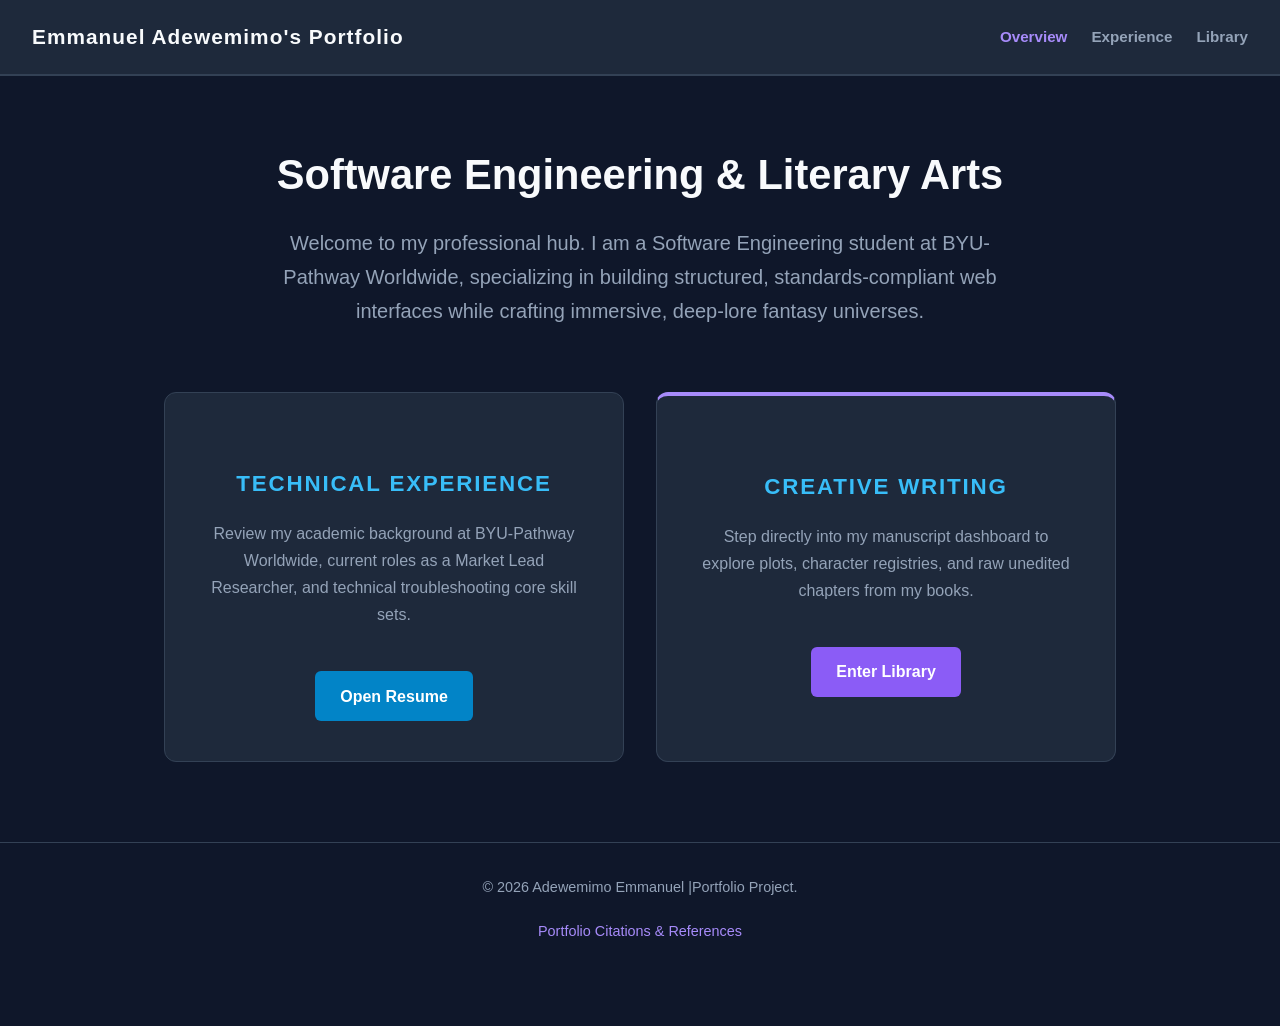
==== index.html @ 98b0b838 "new" ====
<!DOCTYPE html>
<html lang="en">
<head>
    <meta charset="UTF-8">
    <meta name="viewport" content="width=device-width, initial-scale=1.0">
    <title>Adewemimo Emmanuel | Portfolio Hub</title>
    <link rel="stylesheet" href="project.css">
    <script src="project.js" defer></script>
</head>
<body>

    <nav>
        <div class="logo">Emmanuel Adewemimo's Portfolio</div>
        <div class="nav-links">
            <a href="index.html" class="active">Overview</a>
            <a href="resume.html">Experience</a>
            <a href="library.html">Library</a>
        </div>
    </nav>

    <main class="container">
        <section class="hero">
            <h1>Software Engineering & Literary Arts</h1>
            <p>Welcome to my professional hub. I am a Software Engineering student at BYU-Pathway Worldwide, specializing in building structured, standards-compliant web interfaces while crafting immersive, deep-lore fantasy universes.</p>
        </section>

        <section class="split-gate">
            <div class="gate-card">
                <h2>Technical Experience</h2>
                <p>Review my academic background at BYU-Pathway Worldwide, current roles as a Market Lead Researcher, and technical troubleshooting core skill sets.</p>
                <a href="resume.html" class="btn-link">Open Resume</a>
            </div>
            <div class="gate-card" style="border-top: 4px solid #a78bfa;">
                <h2>Creative Writing</h2>
                <p>Step directly into my manuscript dashboard to explore plots, character registries, and raw unedited chapters from my books.</p>
                <a href="library.html" class="btn-link" style="background-color: #8b5cf6;">Enter Library</a>
            </div>
        </section>
    </main>

    <footer>
        <p>&copy; 2026 Adewemimo Emmanuel |Portfolio Project.</p>
        <p><a href="references.html">Portfolio Citations & References</a></p>
    </footer>

</body>
</html>
---- project.css ----
/* ==========================================================================
   WDD 131 Cohesive Responsive Global CSS Framework
   ========================================================================== */
* {
    box-sizing: border-box;
    margin: 0;
    padding: 0;
}

body {
    font-family: 'Segoe UI', Tahoma, Geneva, Verdana, sans-serif;
    background-color: #0f172a;
    color: #cbd5e1;
    line-height: 1.7;
    padding-bottom: 4rem;
}

/* Nav Shell Layout */
nav {
    background-color: #1e293b;
    padding: 1.2rem 2rem;
    display: flex;
    justify-content: space-between;
    align-items: center;
    border-bottom: 2px solid #334155;
    position: sticky;
    top: 0;
    z-index: 100;
}

nav .logo {
    font-weight: 700;
    color: #f8fafc;
    font-size: 1.3rem;
    letter-spacing: 0.05em;
}

nav .nav-links {
    display: flex;
    gap: 1.5rem;
}

nav a {
    color: #94a3b8;
    text-decoration: none;
    font-weight: 600;
    font-size: 0.95rem;
    transition: color 0.3s ease;
}

nav a:hover, nav a.active {
    color: #a78bfa;
}

/* Shared Core Components */
.container {
    max-width: 1000px;
    margin: 3rem auto;
    padding: 0 1.5rem;
}

h1 {
    font-size: 2.6rem;
    color: #f8fafc;
    margin-bottom: 1rem;
    font-weight: 800;
}

h2 {
    color: #38bdf8;
    font-size: 1.4rem;
    text-transform: uppercase;
    letter-spacing: 0.08em;
    margin-top: 2rem;
    margin-bottom: 1rem;
}

p {
    margin-bottom: 1.2rem;
    color: #94a3b8;
}

/* Home View Layout Mechanics */
.hero {
    text-align: center;
    margin: 4rem auto;
}

.hero p {
    font-size: 1.25rem;
    max-width: 750px;
    margin: 0 auto;
}

.split-gate {
    display: grid;
    grid-template-columns: repeat(auto-fit, minmax(300px, 1fr));
    gap: 2rem;
}

.gate-card {
    background: #1e293b;
    border: 1px solid #334155;
    border-radius: 12px;
    padding: 2.5rem;
    text-align: center;
    transition: transform 0.3s ease, border-color 0.3s ease;
}

.gate-card:hover {
    transform: translateY(-4px);
    border-color: #38bdf8;
}

.btn-link {
    display: inline-block;
    margin-top: 1.5rem;
    background-color: #0284c7;
    color: #fff;
    text-decoration: none;
    padding: 0.7rem 1.6rem;
    border-radius: 6px;
    font-weight: 600;
    transition: background-color 0.2s ease;
}

.btn-link:hover {
    background-color: #0369a1;
}

/* Resume Layout Fields */
.resume-section {
    background: #1e293b;
    padding: 2rem;
    border-radius: 12px;
    border: 1px solid #334155;
    margin-bottom: 1.5rem;
}

.job-title {
    font-size: 1.25rem;
    font-weight: 700;
    color: #f8fafc;
    display: flex;
    justify-content: space-between;
    flex-wrap: wrap;
    gap: 0.5rem;
}

.job-title span {
    font-size: 0.95rem;
    color: #64748b;
}

.company {
    color: #a78bfa;
    font-style: italic;
    margin-bottom: 1rem;
    font-weight: 500;
}

.resume-section ul {
    padding-left: 1.2rem;
}

.resume-section li {
    margin-bottom: 0.5rem;
    color: #cbd5e1;
}

.skills-grid {
    display: flex;
    flex-wrap: wrap;
    gap: 0.6rem;
    margin-top: 1rem;
}

.skill-tag {
    background: #334155;
    color: #f8fafc;
    padding: 0.35rem 0.85rem;
    border-radius: 6px;
    font-size: 0.85rem;
    font-weight: 600;
}

.responsive-img {
    max-width: 100%;
    height: auto;
    border-radius: 8px;
    border: 1px solid #334155;
    margin-top: 1rem;
}

/* Library Layout Panels */
.library-grid {
    display: grid;
    grid-template-columns: repeat(auto-fit, minmax(320px, 1fr));
    gap: 2rem;
    margin-bottom: 3rem;
}

.book-card {
    background: #1e293b;
    border: 1px solid #334155;
    border-radius: 12px;
    padding: 2rem;
    display: flex;
    flex-direction: column;
    justify-content: space-between;
}

.book-title {
    font-size: 1.6rem;
    font-weight: 700;
    color: #f8fafc;
    margin-bottom: 0.4rem;
}

.book-tagline {
    color: #a78bfa;
    font-size: 0.9rem;
    margin-bottom: 1.5rem;
    font-style: italic;
}

.button-group {
    display: flex;
    flex-wrap: wrap;
    gap: 0.5rem;
}

.btn-interactive {
    background-color: #334155;
    color: #f8fafc;
    border: none;
    padding: 0.55rem 1rem;
    border-radius: 6px;
    cursor: pointer;
    font-weight: 600;
    font-size: 0.85rem;
    transition: background-color 0.2s ease, color 0.2s ease;
}

.btn-interactive:hover {
    background-color: #38bdf8;
    color: #0f172a;
}

/* Output Workspace Frame */
.display-container {
    background-color: #0b0f19;
    border: 2px dashed #475569;
    border-radius: 12px;
    padding: 2.5rem;
    min-height: 250px;
}

.display-label {
    display: block;
    color: #38bdf8;
    font-weight: 700;
    font-size: 0.85rem;
    text-transform: uppercase;
    letter-spacing: 0.1em;
    margin-bottom: 1rem;
    border-bottom: 1px solid #1e293b;
    padding-bottom: 0.5rem;
}

.display-body-text {
    color: #e2e8f0;
    font-size: 1.1rem;
    line-height: 1.8;
}

.placeholder-text {
    color: #475569;
    font-style: italic;
    text-align: center;
    padding-top: 5rem;
}

/* WDD Form Layout Standards */
.form-container {
    background: #1e293b;
    border: 1px solid #334155;
    border-radius: 12px;
    padding: 2.5rem;
    margin-top: 3rem;
}

.form-group {
    margin-bottom: 1.5rem;
    display: flex;
    flex-direction: column;
    gap: 0.5rem;
}

label {
    font-weight: 600;
    color: #f8fafc;
    font-size: 0.95rem;
}

input[type="text"], select, textarea {
    width: 100%;
    padding: 0.75rem;
    background-color: #0f172a;
    border: 1px solid #475569;
    border-radius: 6px;
    color: #f8fafc;
    font-size: 1rem;
    transition: border-color 0.2s ease;
}

input[type="text"]:focus, select:focus, textarea:focus {
    outline: none;
    border-color: #38bdf8;
}

.btn-submit {
    background-color: #a78bfa;
    color: #0f172a;
    font-weight: 700;
    padding: 0.8rem 2rem;
    border: none;
    border-radius: 6px;
    cursor: pointer;
    font-size: 1rem;
    transition: background-color 0.2s ease;
}

.btn-submit:hover {
    background-color: #c084fc;
}

.success-alert {
    background-color: rgba(16, 185, 129, 0.15);
    border: 1px solid #10b981;
    color: #34d399;
    padding: 1rem;
    border-radius: 6px;
    margin-bottom: 1.5rem;
}

.counter-badge {
    display: inline-block;
    background: #334155;
    color: #38bdf8;
    padding: 0.4rem 1rem;
    border-radius: 20px;
    font-weight: 600;
    font-size: 0.9rem;
    margin-bottom: 1rem;
}

footer {
    text-align: center;
    margin-top: 5rem;
    padding-top: 2rem;
    border-top: 1px solid #334155;
    font-size: 0.9rem;
    color: #64748b;
}

footer a {
    color: #a78bfa;
    text-decoration: none;
}

footer a:hover {
    text-decoration: underline;
}

/* Media Query Adaptations */
@media (max-width: 768px) {
    nav {
        flex-direction: column;
        gap: 1rem;
    }
    .library-grid, .split-gate {
        grid-template-columns: 1fr;
    }
}
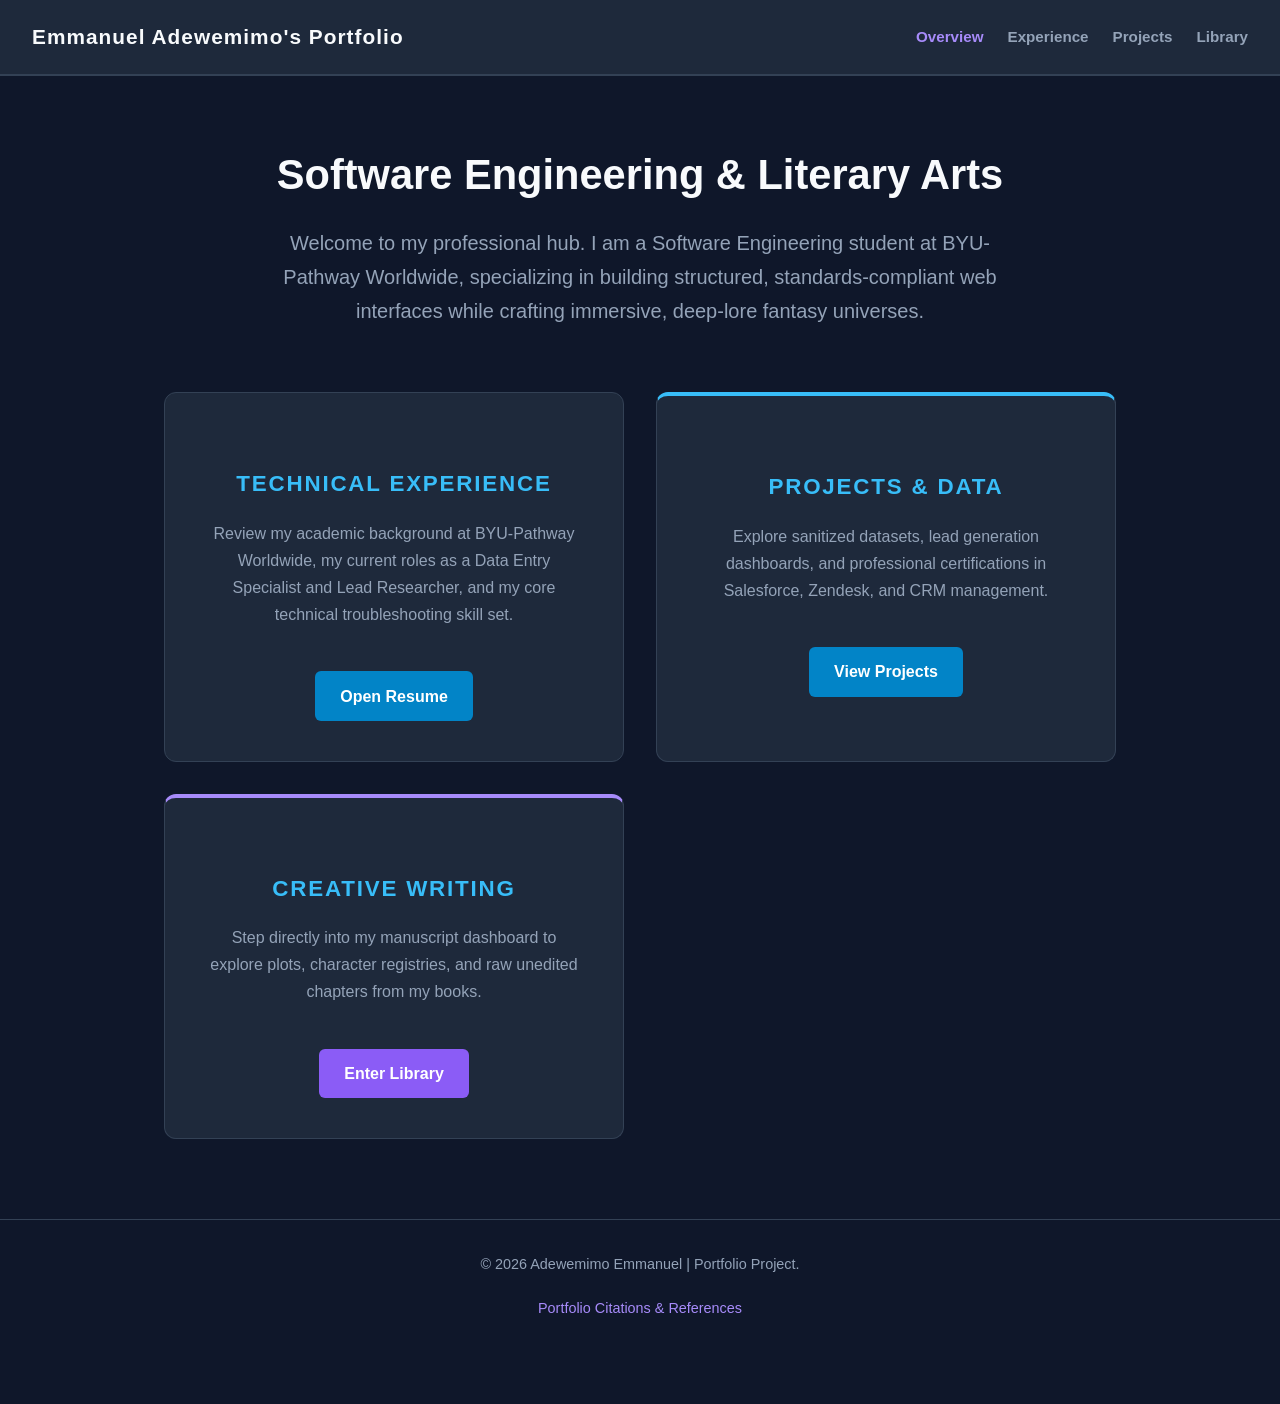
==== commit 72aa99d8: "Revise portfolio content and add projects section Updated text for clarity and added new project sec" ====
--- a/index.html
+++ b/index.html
@@ -14,6 +14,7 @@
         <div class="nav-links">
             <a href="index.html" class="active">Overview</a>
             <a href="resume.html">Experience</a>
+            <a href="projects.html">Projects</a>
             <a href="library.html">Library</a>
         </div>
     </nav>
@@ -27,8 +28,13 @@
         <section class="split-gate">
             <div class="gate-card">
                 <h2>Technical Experience</h2>
-                <p>Review my academic background at BYU-Pathway Worldwide, current roles as a Market Lead Researcher, and technical troubleshooting core skill sets.</p>
+                <p>Review my academic background at BYU-Pathway Worldwide, my current roles as a Data Entry Specialist and Lead Researcher, and my core technical troubleshooting skill set.</p>
                 <a href="resume.html" class="btn-link">Open Resume</a>
+            </div>
+            <div class="gate-card" style="border-top: 4px solid #38bdf8;">
+                <h2>Projects & Data</h2>
+                <p>Explore sanitized datasets, lead generation dashboards, and professional certifications in Salesforce, Zendesk, and CRM management.</p>
+                <a href="projects.html" class="btn-link" style="background-color: #0284c7;">View Projects</a>
             </div>
             <div class="gate-card" style="border-top: 4px solid #a78bfa;">
                 <h2>Creative Writing</h2>
@@ -39,9 +45,10 @@
     </main>
 
     <footer>
-        <p>&copy; 2026 Adewemimo Emmanuel |Portfolio Project.</p>
+        <p>&copy; 2026 Adewemimo Emmanuel | Portfolio Project.</p>
         <p><a href="references.html">Portfolio Citations & References</a></p>
     </footer>
 
 </body>
-</html>+</html>
+</html>
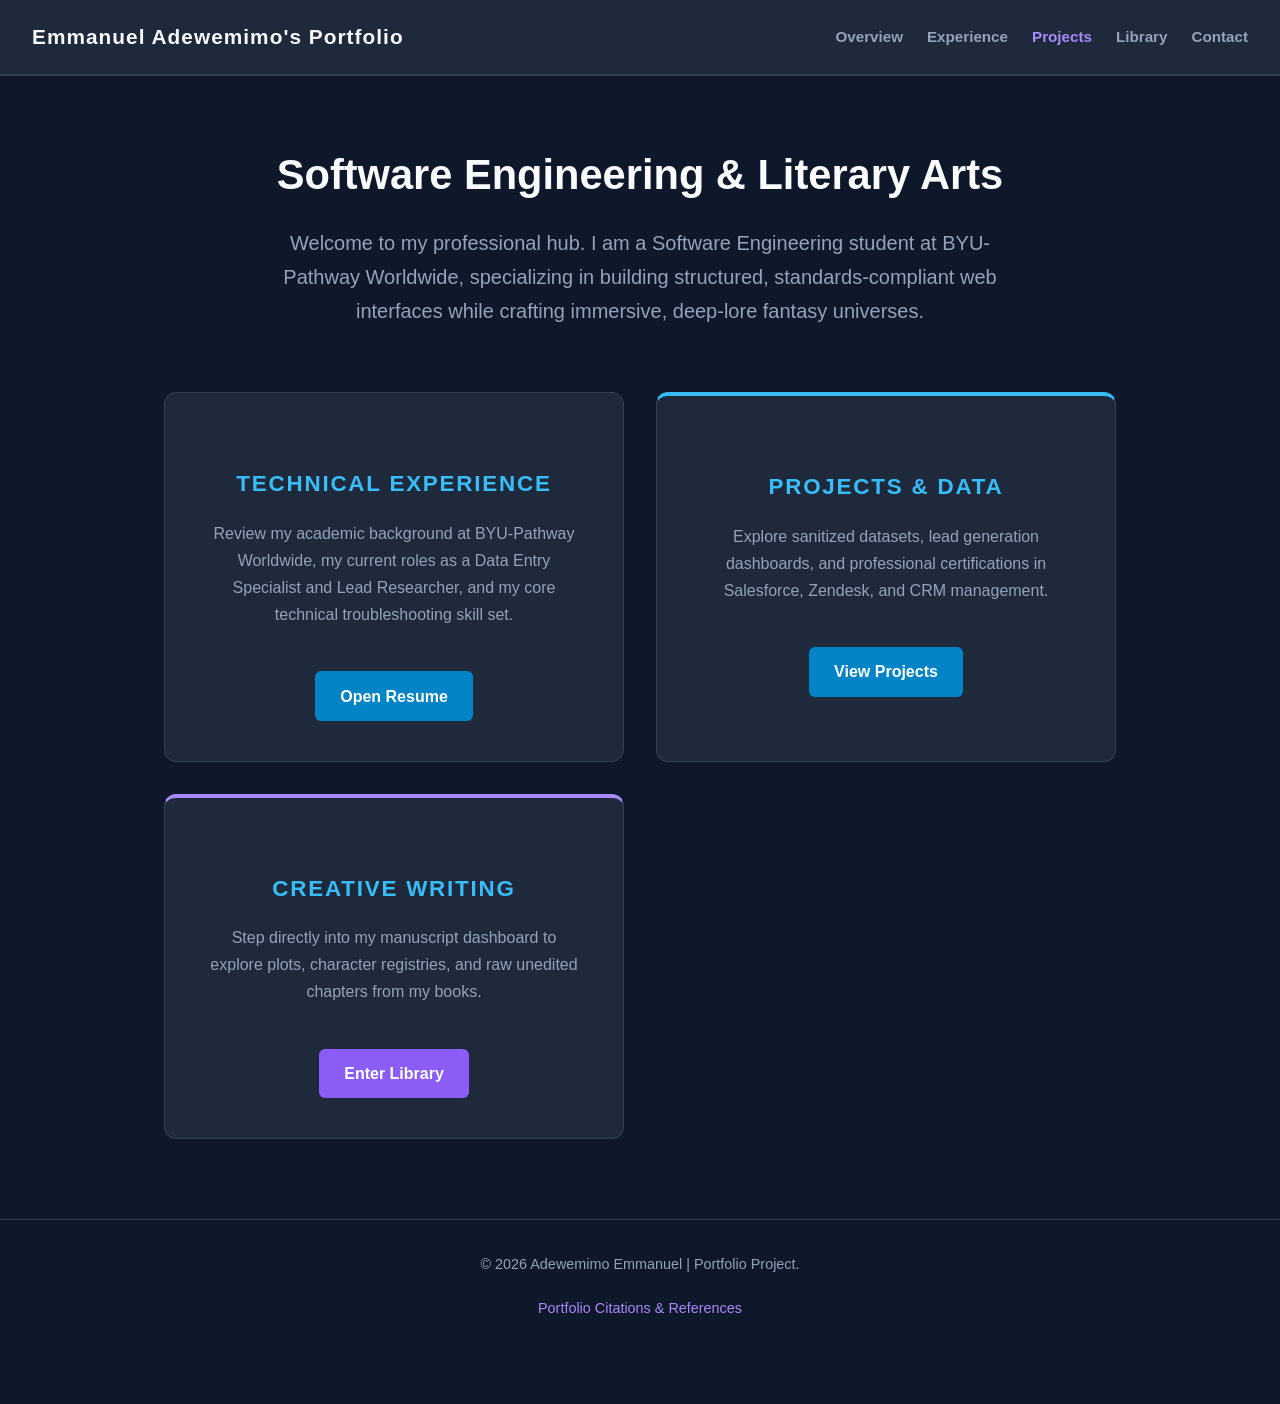
==== commit cbd81530: "Update navigation links in index.html Added 'Contact' link to the navigation menu." ====
--- a/index.html
+++ b/index.html
@@ -9,13 +9,14 @@
 </head>
 <body>
 
-    <nav>
+        <nav>
         <div class="logo">Emmanuel Adewemimo's Portfolio</div>
         <div class="nav-links">
-            <a href="index.html" class="active">Overview</a>
+            <a href="index.html">Overview</a>
             <a href="resume.html">Experience</a>
-            <a href="projects.html">Projects</a>
+            <a href="projects.html" class="active">Projects</a>
             <a href="library.html">Library</a>
+            <a href="contact.html">Contact</a> <!-- You are adding this line -->
         </div>
     </nav>
 
